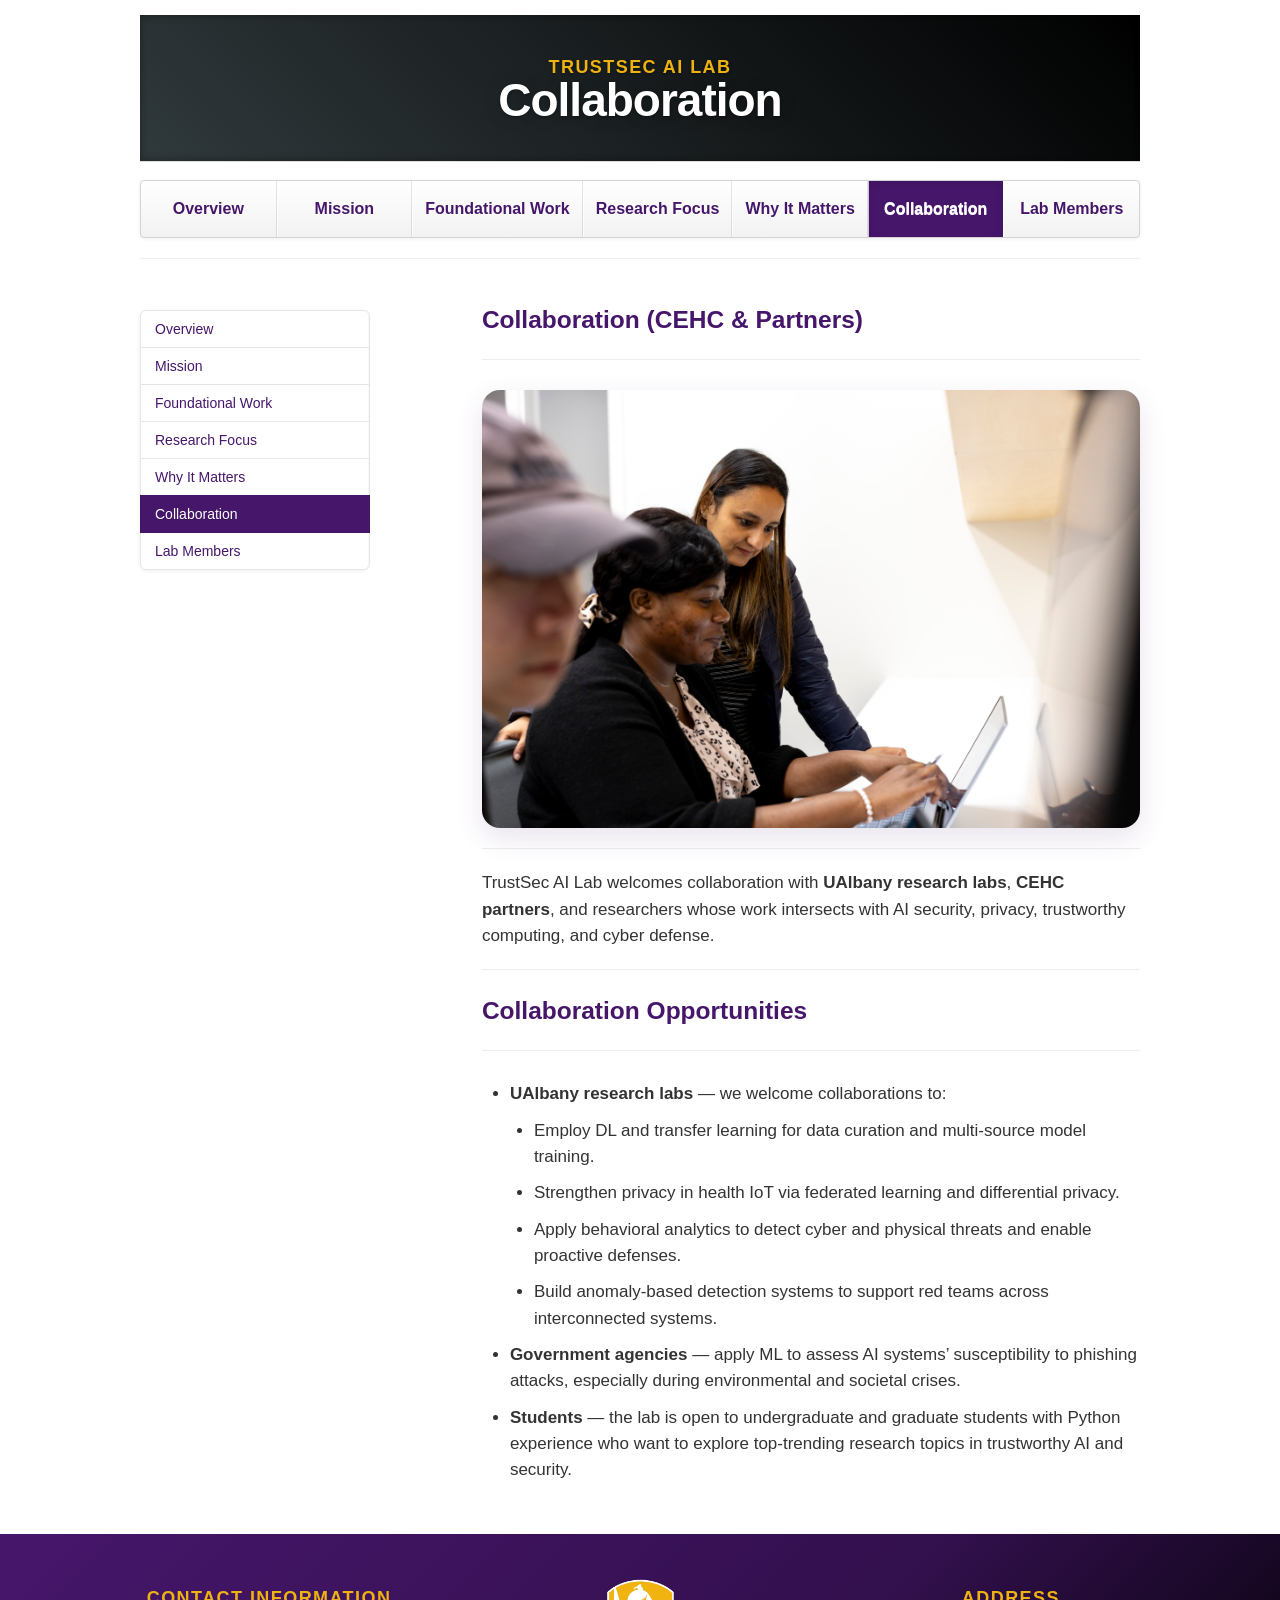
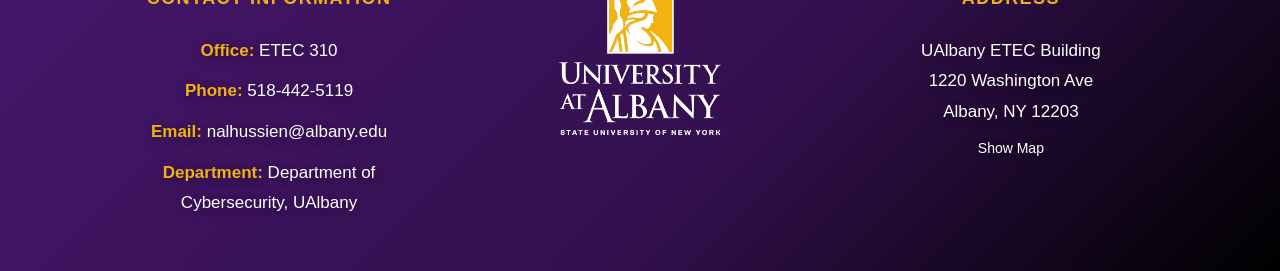
==== collaboration.html @ fa2006a7 "Initial TrustSec AI Lab site" ====
<!DOCTYPE html>
<html lang="en">
   <head>
      <meta charset="utf-8">
      <title>TrustSec AI Lab - Collaboration</title>
      <meta name="viewport" content="width=device-width, initial-scale=1.0">
      <meta name="description" content="Collaboration page for the TrustSec AI Lab.">
      <meta name="author" content="TrustSec AI Lab">
      <link rel="icon" type="image/png" href="images/favicon-mw.png">
      <link href="css/bootstrap.min.css" rel="stylesheet">
      <link href="css/bootstrap-responsive.min.css" rel="stylesheet">
      <link href="css/theme.css" rel="stylesheet">
   </head>
   <body>
      <div class="container">
         <header class="jumbotron subhead trustsec-hero trustsec-subpage">
            <p class="lead">TrustSec AI Lab</p>
            <h1>Collaboration</h1>
         </header>
         <div class="masthead">
            <div class="navbar">
               <div class="navbar-inner">
                  <div class="container">
                     <ul class="nav">
                        <li><a href="index.html">Overview</a></li>
                        <li><a href="mission.html">Mission</a></li>
                        <li><a href="foundational-work.html">Foundational Work</a></li>
                        <li><a href="research-focus.html">Research Focus</a></li>
                        <li><a href="why-it-matters.html">Why It Matters</a></li>
                        <li class="active"><a href="collaboration.html">Collaboration</a></li>
                        <li><a href="people.html">Lab Members</a></li>
                     </ul>
                  </div>
               </div>
            </div>
         </div>
         <hr>
         <div class="row-fluid">
            <div class="span3 bs-docs-sidebar">
               <ul class="nav nav-list bs-docs-sidenav">
                  <li><a href="index.html">Overview</a></li>
                  <li><a href="mission.html">Mission</a></li>
                  <li><a href="foundational-work.html">Foundational Work</a></li>
                  <li><a href="research-focus.html">Research Focus</a></li>
                  <li><a href="why-it-matters.html">Why It Matters</a></li>
                  <li class="active"><a href="collaboration.html">Collaboration</a></li>
                  <li><a href="people.html">Lab Members</a></li>
               </ul>
            </div>
            <div class="span8 offset1">
               <section>
                  <div class="page-header">
                     <h3>Collaboration (CEHC & Partners)</h3>
                  </div>
                  <img src="images/trustsec-lab-collaboration.jpg" class="trustsec-wide-image" alt="TrustSec AI Lab collaboration">
               </section>
               <hr>
               <section>
                  <p>TrustSec AI Lab welcomes collaboration with <strong>UAlbany research labs</strong>, <strong>CEHC partners</strong>, and researchers whose work intersects with AI security, privacy, trustworthy computing, and cyber defense.</p>
               </section>
               <hr>
               <section>
                  <div class="page-header">
                     <h3>Collaboration Opportunities</h3>
                  </div>
                  <ul class="trustsec-practice-list trustsec-collab-list">
                     <li><strong>UAlbany research labs</strong> — we welcome collaborations to:</li>
                  </ul>
                  <ul class="trustsec-collab-sublist">
                     <li>Employ DL and transfer learning for data curation and multi-source model training.</li>
                     <li>Strengthen privacy in health IoT via federated learning and differential privacy.</li>
                     <li>Apply behavioral analytics to detect cyber and physical threats and enable proactive defenses.</li>
                     <li>Build anomaly-based detection systems to support red teams across interconnected systems.</li>
                  </ul>
                  <ul class="trustsec-practice-list trustsec-collab-list">
                     <li><strong>Government agencies</strong> — apply ML to assess AI systems’ susceptibility to phishing attacks, especially during environmental and societal crises.</li>
                     <li><strong>Students</strong> — the lab is open to undergraduate and graduate students with Python experience who want to explore top-trending research topics in trustworthy AI and security.</li>
                  </ul>
               </section>
            </div>
         </div>
      </div>
      <footer id="footer">
         <div class="container-fluid">
            <div class="row-fluid">
               <div class="span5">
                  <h3>Contact Information</h3>
                  <p><b>Office: </b>ETEC 310</p>
                  <p><b>Phone: </b><a href="tel:5184425119">518-442-5119</a></p>
                  <p><b>Email: </b><a href="mailto:nalhussien@albany.edu">nalhussien@albany.edu</a></p>
                  <p><b>Department: </b>Department of Cybersecurity, UAlbany</p>
               </div>
               <div class="span2 centered footer-logo-wrap">
                  <img src="images/ualbany-footer-logo-goldwhite.png" class="footer-ualbany-logo" alt="University at Albany logo">
               </div>
               <div class="span5">
                  <h3>Address</h3>
                  <p>UAlbany ETEC Building<br>
                     1220 Washington Ave<br>
                     Albany, NY 12203
                  </p>
                  <a href="https://maps.google.com/?q=ETEC%20310%2C%20UAlbany%20ETEC%20Building%2C%201220%20Washington%20Ave%2C%20Albany%2C%20NY%2012203" target="_blank" rel="noopener noreferrer">Show Map</a>
               </div>
            </div>
         </div>
      </footer>
      <script src="js/jquery-1.9.1.min.js"></script>
      <script src="js/bootstrap.min.js"></script>
   </body>
</html>
---- css/theme.css ----
body {
	padding-top: 15px;
	padding-bottom: 0px;
}


/* Custom container */

.container {
	margin: 0 auto;
	max-width: 1000px;
}

.container>hr {
	margin: 20px 0
}


/* Customize the navbar links to be fill the entire space of the .navbar */

.navbar .navbar-inner {
	padding: 0
}

.navbar .nav {
	margin: 0;
	display: flex;
	flex-wrap: nowrap;
	width: 100%;
}

.navbar .nav li {
	display: block;
	flex: 1 1 0;
	float: none;
}

.navbar .nav li a {
	font-size: 16px;
	font-weight: bold;
	line-height: 1.25;
	padding: 18px 12px;
	text-align: center;
	white-space: nowrap;
	border-left: 1px solid rgba(255, 255, 255, .75);
	border-right: 1px solid rgba(0, 0, 0, .1);
}

.navbar .nav li:first-child a {
	border-left: 0;
	border-radius: 3px 0 0 3px;
}

.navbar .nav li:last-child a {
	border-right: 0;
	border-radius: 0 3px 3px 0;
}

body>.navbar {
	font-size: 13px
}


/* Change the docs' brand */

body>.navbar .brand {
	padding-right: 0;
	padding-left: 0;
	margin-left: 20px;
	float: right;
	font-weight: bold;
	color: #000;
	text-shadow: 0 1px 0 rgba(255, 255, 255, .1), 0 0 30px rgba(255, 255, 255, .125);
	-webkit-transition: all .2s linear;
	-moz-transition: all .2s linear;
	transition: all .2s linear;
}

body>.navbar .brand:hover {
	text-decoration: none;
	text-shadow: 0 1px 0 rgba(255, 255, 255, .1), 0 0 30px rgba(255, 255, 255, .4);
}


/* Sidenav for Docs
         -------------------------------------------------- */

@media screen and (max-width: 768px) {
	.bs-docs-sidenav {
		display: none !important;
	}
}

.bs-docs-sidenav {
	width: 228px;
	margin: 30px 0 0;
	padding: 0;
	background-color: #fff;
	-webkit-border-radius: 6px;
	-moz-border-radius: 6px;
	border-radius: 6px;
	-webkit-box-shadow: 0 1px 4px rgba(0, 0, 0, .065);
	-moz-box-shadow: 0 1px 4px rgba(0, 0, 0, .065);
	box-shadow: 0 1px 4px rgba(0, 0, 0, .065);
}

.bs-docs-sidenav>li>a {
	display: block;
	width: 200px;
	margin: 0 0 -1px;
	padding: 8px 14px;
	border: 1px solid #e5e5e5;
}

.bs-docs-sidenav>li>a.subhead {
	display: block;
	width: 168px;
	margin: 0 0 -1px;
	padding: 8px 30px;
	border: 1px solid #e5e5e5;
	font-size: 12px;
}

.bs-docs-sidenav>li:first-child>a {
	-webkit-border-radius: 6px 6px 0 0;
	-moz-border-radius: 6px 6px 0 0;
	border-radius: 6px 6px 0 0;
}

.bs-docs-sidenav>li:last-child>a {
	-webkit-border-radius: 0 0 6px 6px;
	-moz-border-radius: 0 0 6px 6px;
	border-radius: 0 0 6px 6px;
}

.bs-docs-sidenav>.active>a {
	position: relative;
	z-index: 2;
	padding: 9px 15px;
	border: 0;
	text-shadow: 0 1px 0 rgba(0, 0, 0, .15);
	-webkit-box-shadow: inset 1px 0 0 rgba(0, 0, 0, .1), inset -1px 0 0 rgba(0, 0, 0, .1);
	-moz-box-shadow: inset 1px 0 0 rgba(0, 0, 0, .1), inset -1px 0 0 rgba(0, 0, 0, .1);
	box-shadow: inset 1px 0 0 rgba(0, 0, 0, .1), inset -1px 0 0 rgba(0, 0, 0, .1);
}

.bs-docs-sidenav>li>a:hover {
	background-color: #f5f5f5
}

.bs-docs-sidenav a:hover .icon-chevron-right {
	opacity: .5
}

.bs-docs-sidenav.affix {
	top: 10px
}

.bs-docs-sidenav.affix-bottom {
	position: absolute;
	top: auto;
	bottom: 270px;
}


/* Responsive
         -------------------------------------------------- */

.affix {
	top: 0px
}

#media {
	margin-top: 70px
}

#media .header {
	margin-left: 0;
	margin-bottom: 56px;
	margin-top: 30px;
}

#media .post_row {
	margin-left: 0;
	margin-bottom: 40px;
}

#media .lastpost_row {
	margin-bottom: 0
}

#media .post_row .post {
	background: #fff;
	/*margin-left: 0;;
    margin-right: 20px;*/
	border-radius: 4px;
	box-shadow: 1px 1px 2px 0px #E0E0E0;
	width: 487px;
	height: 616px;
}

#media .post_row .last {
	margin-right: 0
}

#media .post_row .post .img {
	position: relative;
	text-align: center;
}

#media .post_row .post .img .date {
	background: #E8554E;
	position: absolute;
	padding: 2px 5px;
	top: 0;
	left: 11px;
}

#media .post_row .post .img .date p {
	color: #fff;
	font-size: 14px;
	font-weight: bold;
	font-style: italic;
	margin: 0;
}

#media .post_row .post .img img {
	height: 275px;
	width: 410px;
}

#media .post_row .post .text {
	margin: 18px auto 0;
	width: 83%;
}

#media .post_row .post .text h5 {
	margin: 0 0 8px 0;
	font-size: 20px;
	line-height: 23px;
}

#media .post_row .post .text h5 a {
	color: #333
}

#media .post_row .post .text span.date {
	color: #9F9F9F;
	display: block;
	margin-bottom: 12px;
	font-style: italic;
	font-size: 13px;
}

#media .post_row .post .text p {
	margin: 0;
	line-height: 21px;
	font-size: 14px;
}

.trustsec-hero {
	background: linear-gradient(135deg, #46166b 0%, #33104e 58%, #000000 100%);
	color: #f6fbff;
	margin-bottom: 18px;
	padding: 36px 38px 28px;
	text-align: center;
}

.trustsec-hero h1 {
	font-size: 46px;
	line-height: 1.1;
	letter-spacing: -1px;
	margin: 0;
}

.trustsec-hero .lead {
	color: #eeb211;
	font-size: 18px;
	font-weight: bold;
	letter-spacing: .08em;
	text-transform: uppercase;
}

.trustsec-hero .hero-copy {
	color: #ffffff;
	font-size: 22px;
	line-height: 1.5;
	margin: 0;
	max-width: 760px;
}

.trustsec-subpage {
	padding-bottom: 18px;
}

.lead-copy {
	font-size: 20px;
	line-height: 1.7;
}

.trustsec-callout,
.trustsec-card,
.trustsec-link-card,
.trustsec-page-card {
	background: #ffffff;
	border: 1px solid #d7d7d7;
	border-radius: 14px;
	box-shadow: 0 8px 24px rgba(70, 22, 107, .08);
}

.trustsec-callout {
	padding: 24px;
}

.trustsec-snapshot-wide {
	padding: 28px 32px;
}

.trustsec-snapshot-wide ul {
	margin: 0;
}

.trustsec-snapshot-list {
	list-style: disc;
	padding-left: 28px;
}

.trustsec-snapshot-wide li {
	font-size: 21px;
	font-weight: 600;
	line-height: 1.55;
	margin-bottom: 14px;
}

.trustsec-card {
	min-height: 150px;
	padding: 22px;
}

.trustsec-link-card {
	margin-bottom: 18px;
	padding: 22px 24px;
}

.trustsec-link-card h3,
.trustsec-callout h3 {
	margin-top: 0;
}

.trustsec-card,
.trustsec-link-card {
	border-top: 4px solid #46166b;
}

.trustsec-link-card {
	transition: transform .18s ease, box-shadow .18s ease;
}

.trustsec-link-card:hover {
	box-shadow: 0 14px 30px rgba(70, 22, 107, .14);
	transform: translateY(-4px);
}

.trustsec-grid {
	margin-top: 16px;
}

.section-band {
	margin-top: 26px;
}

.section-band h2 {
	color: #46166b;
}

.trustsec-page-card {
	padding: 24px 26px 14px;
}

.trustsec-practice-list {
	margin: 0;
	padding-left: 28px;
}

.trustsec-practice-list li {
	font-size: 17px;
	line-height: 1.55;
	margin-bottom: 10px;
}

.trustsec-collab-list {
	margin-bottom: 0;
}

.trustsec-collab-sublist {
	margin: 0 0 10px 0;
	padding-left: 52px;
}

.trustsec-collab-sublist li {
	font-size: 17px;
	line-height: 1.55;
	margin-bottom: 10px;
}

.span8.offset1 > section > p {
	font-size: 17px;
	line-height: 1.55;
}

.trustsec-dropdown {
	background: #ffffff;
	border: 1px solid #d7d7d7;
	border-radius: 14px;
	box-shadow: 0 8px 24px rgba(70, 22, 107, .08);
	padding: 0;
}

.trustsec-dropdown summary {
	color: #46166b;
	cursor: pointer;
	font-family: "Helvetica Neue", Helvetica, Arial, sans-serif;
	font-size: 30px;
	font-weight: 700;
	list-style: none;
	padding: 22px 24px;
}

.trustsec-dropdown summary::-webkit-details-marker {
	display: none;
}

.trustsec-dropdown summary:after {
	content: "+";
	float: right;
	font-size: 28px;
	line-height: 1;
}

.trustsec-dropdown[open] summary:after {
	content: "−";
}

.trustsec-dropdown-body {
	padding: 0 24px 22px;
}

.trustsec-dropdown-body p {
	font-size: 17px;
	line-height: 1.55;
	margin: 0;
}

.trustsec-pi-card {
	background: #f4f4f4;
	border: 0;
	border-radius: 0;
	box-shadow: none;
	padding: 44px 50px;
	overflow: hidden;
}

.trustsec-pi-name {
	color: #46166b;
	font-family: "Helvetica Neue", Helvetica, Arial, sans-serif;
	font-size: 66px;
	font-weight: 700;
	line-height: .96;
	letter-spacing: -2px;
	margin: 0 0 22px;
	max-width: 100%;
	word-break: normal;
}

.trustsec-pi-role {
	color: #4a4a4a;
	font-family: "Helvetica Neue", Helvetica, Arial, sans-serif;
	font-size: 22px;
	font-weight: 500;
	line-height: 1.2;
	margin-bottom: 10px;
}

.trustsec-pi-meta {
	color: #4a4a4a;
	font-family: "Helvetica Neue", Helvetica, Arial, sans-serif;
	font-size: 17px;
	font-weight: 400;
	line-height: 1.45;
	margin-bottom: 6px;
	max-width: 100%;
}

.trustsec-pi-card .row-fluid .span7,
.trustsec-pi-card .row-fluid .span5 {
	min-height: 1px;
}

.trustsec-pi-card .row-fluid .span7 {
	padding-right: 24px;
}

.trustsec-pi-card .row-fluid .span5 {
	display: flex;
	align-items: center;
	justify-content: flex-start;
	padding-left: 0;
}

.trustsec-pi-photo-frame {
	width: 360px;
	height: 390px;
	max-width: 100%;
	overflow: hidden;
}

.trustsec-pi-photo {
	display: block;
	width: 100%;
	height: 100%;
	object-fit: cover;
	object-position: center 14%;
}

.trustsec-pi-link {
	font-family: "Helvetica Neue", Helvetica, Arial, sans-serif;
	font-size: 17px;
	font-weight: 400;
	line-height: 1.4;
	margin-top: 16px;
}

.trustsec-pi-link a {
	border-bottom: 4px solid #eeb211;
	color: #4a4a4a;
	display: inline-block;
	padding-bottom: 1px;
	text-decoration: none;
}

.trustsec-pi-link a:hover {
	color: #46166b;
	text-decoration: none;
}

.trustsec-member-card {
	background: #f4f4f4;
	border: 0;
	border-radius: 0;
	box-shadow: none;
	padding: 36px 42px;
	overflow: hidden;
}

.trustsec-member-card .row-fluid .span7,
.trustsec-member-card .row-fluid .span5 {
	min-height: 1px;
}

.trustsec-member-card .row-fluid .span7 {
	padding-right: 20px;
}

.trustsec-member-card .row-fluid .span5 {
	display: flex;
	align-items: center;
	justify-content: flex-start;
}

.trustsec-member-name {
	color: #46166b;
	font-family: "Helvetica Neue", Helvetica, Arial, sans-serif;
	font-size: 44px;
	font-weight: 700;
	line-height: 1;
	letter-spacing: -1px;
	margin: 0 0 18px;
}

.trustsec-member-role {
	color: #4a4a4a;
	font-family: "Helvetica Neue", Helvetica, Arial, sans-serif;
	font-size: 22px;
	font-weight: 500;
	line-height: 1.2;
	margin-bottom: 8px;
}

.trustsec-member-meta {
	color: #4a4a4a;
	font-family: "Helvetica Neue", Helvetica, Arial, sans-serif;
	font-size: 18px;
	font-weight: 400;
	line-height: 1.4;
	margin-bottom: 0;
}

.trustsec-member-link {
	font-family: "Helvetica Neue", Helvetica, Arial, sans-serif;
	font-size: 17px;
	font-weight: 400;
	line-height: 1.4;
	margin-top: 12px;
}

.trustsec-member-link p {
	margin: 0 0 10px;
}

.trustsec-member-link a {
	border-bottom: 4px solid #eeb211;
	color: #4a4a4a;
	display: inline-block;
	padding-bottom: 1px;
	text-decoration: none;
}

.trustsec-member-link a:hover {
	color: #46166b;
	text-decoration: none;
}

.trustsec-member-photo-frame {
	width: 280px;
	height: 280px;
	max-width: 100%;
	overflow: hidden;
}

.trustsec-member-photo {
	display: block;
	width: 100%;
	height: 100%;
	object-fit: cover;
	object-position: center top;
}

.trustsec-inline-image {
	border-radius: 14px;
	margin: 0 0 14px 20px;
	max-width: 260px;
}

.trustsec-wide-image {
	border-radius: 18px;
	box-shadow: 0 10px 28px rgba(70, 22, 107, .12);
	width: 100%;
}

.carousel-image {
	height: 420px;
	object-fit: cover;
	width: 100%;
}

.portrait-slide {
	object-position: center 25%;
}

.footer-portrait {
	border: 4px solid rgba(255, 255, 255, .5);
	border-radius: 100%;
	height: 120px;
	object-fit: cover;
	width: 120px;
}

.footer-simple {
	margin: 0;
	padding: 10px 0 4px;
	text-align: center;
}

#footer {
	background: linear-gradient(135deg, #46166b 0%, #33104e 58%, #000000 100%);
	border-top: 0;
	border-radius: 0;
	color: #f6fbff;
	margin-top: 40px;
	padding: 34px 0 30px;
	text-align: center;
}

#footer h3,
#footer p,
#footer a {
	color: #f6fbff;
	font-family: inherit;
	opacity: 1;
	text-shadow: 0 2px 10px rgba(0, 0, 0, .35);
}

#footer h3 {
	font-family: "Helvetica Neue", Helvetica, Arial, sans-serif !important;
	display: inline-block;
	font-size: 18px;
	font-style: normal !important;
	font-weight: 700 !important;
	letter-spacing: .08em;
	margin-bottom: 18px;
	text-transform: uppercase;
	color: #eeb211 !important;
	text-shadow: none;
}

#footer p {
	font-size: 17px;
	font-weight: 500;
	line-height: 1.8;
	margin-left: auto;
	margin-right: auto;
	max-width: 280px;
}

#footer a {
	text-decoration: none;
}

#footer .row-fluid > div {
	margin-bottom: 12px;
}

#footer b {
	color: #eeb211;
}

#footer a:hover {
	color: #eeb211 !important;
}

#footer .span2 p {
	color: #ffffff;
	font-size: 22px;
	font-weight: bold;
	letter-spacing: -.02em;
	line-height: 1.3;
	max-width: none;
	text-shadow: 0 4px 14px rgba(0, 0, 0, .45);
}

#footer .span2 h3 {
	font-family: "Helvetica Neue", Helvetica, Arial, sans-serif !important;
	font-size: 22px;
	margin-bottom: 10px;
}

.footer-logo-wrap {
	padding-top: 10px;
}

.footer-ualbany-logo {
	display: block;
	margin: 0 auto;
	max-width: 170px;
	width: 100%;
	height: auto;
}

#footer .span5 p,
#footer .span5 a {
	color: #ffffff;
}

#footer .span5 b {
	color: #eeb211;
	font-weight: 700;
}

.bs-docs-sidenav>li.active>a {
	background: #46166b;
	color: #fff;
}

.bs-docs-sidenav>li.active>a:hover {
	background: #46166b;
}

.navbar .nav li a {
	color: #46166b;
}

.navbar .nav li.active a,
.navbar .nav li a:hover {
	background: #46166b;
	color: #ffffff;
}

.feature-heading,
.page-header h3,
.trustsec-link-card h3 a,
.trustsec-callout h3,
.trustsec-card h4,
h2,
h3,
h4 {
	color: #46166b;
}

.trustsec-link-card h3 a {
	transition: color .2s ease, opacity .2s ease;
}

.trustsec-link-card h3 a:hover {
	color: #eeb211;
	opacity: .9;
	text-decoration: none;
}

a {
	color: #46166b;
}

a:hover {
	color: #eeb211;
	text-decoration: none;
}

.trustsec-callout {
	border-top: 4px solid #eeb211;
}

.centered {
	text-align: center;
}

@media (max-width: 767px) {
	.navbar .nav {
		flex-wrap: wrap;
	}

	.navbar .nav li {
		flex: 1 1 50%;
	}

	.navbar .nav li a {
		font-size: 15px;
		padding: 14px 10px;
		white-space: normal;
	}

	.trustsec-hero {
		padding: 26px 22px 18px;
	}

	.trustsec-hero h1 {
		font-size: 34px;
	}

	.trustsec-hero .hero-copy {
		font-size: 18px;
	}

	.carousel-image {
		height: 280px;
	}

	.trustsec-inline-image {
		display: block;
		float: none;
		margin: 0 0 18px;
		max-width: 100%;
	}

	.trustsec-pi-card {
		padding: 24px;
	}

	.trustsec-pi-name {
		font-size: 50px;
		line-height: .98;
		margin-bottom: 18px;
	}

	.trustsec-pi-role {
		font-size: 22px;
	}

	.trustsec-pi-meta {
		font-size: 18px;
	}

	.trustsec-pi-photo {
		width: 100%;
		height: 100%;
	}

	.trustsec-pi-photo-frame {
		width: 100%;
		height: 360px;
		margin-top: 18px;
	}

	.trustsec-pi-card .row-fluid .span7 {
		padding-right: 0;
	}

	.trustsec-member-card {
		padding: 24px;
	}

	.trustsec-member-card .row-fluid .span7 {
		padding-right: 0;
	}

	.trustsec-member-name {
		font-size: 34px;
		margin-bottom: 14px;
	}

	.trustsec-member-role {
		font-size: 20px;
	}

	.trustsec-member-meta {
		font-size: 17px;
	}

	.trustsec-member-photo-frame {
		width: 220px;
		height: 220px;
		margin-top: 18px;
	}
}

#media .post_row .post .author_box {
	margin: 12px auto 20px;
	border-top: 1px solid #EDEDED;
	overflow: hidden;
	text-align: left;
	width: 85%;
	padding-top: 12px;
}

#media .post_row .post .author_box h6 {
	margin: 0 0 3px 0;
	font-size: 13px;
	line-height: 15px;
	font-style: italic;
	font-weight: normal;
	color: #B2B2B2;
}

#media .post_row .post .author_box p {
	color: #B2B2B2;
	font-style: italic;
	font-size: 13px;
	line-height: 14px;
	margin: 0;
}

#media .post_row .post .author_box img {
	float: right
}

#media .post_row .post a.plus_wrapper {
	width: 99%;
	text-align: center;
	background: #fff;
	display: none;
	border-radius: 0px 0px 4px 4px;
	padding: 6px 0px 2px;
	margin: 0 auto 1px;
}

#media .post_row .post a.plus_wrapper span {
	color: #1189D9;
	font-size: 30px;
	font-weight: bold;
}

#media .post_row .post:hover a.plus_wrapper {
	display: block
}

#media .post_row .post:hover {
	box-shadow: 0px 1px 5px 1px rgb(216, 216, 216)
}

#media .post_row .post:hover .text h5 a {
	color: #1189D9
}

.map .box_wrapp {
	position: absolute;
	margin: 15px auto;
	box-shadow: 0 0 7px 0 rgba(26, 26, 26, 0.4);
	padding: 30px 0 30px;
	background: white;
	border-radius: 4px;
	margin-top: 25px;
}

.map .box_wrapp .box_cont {
	margin: 30px auto;
	width: 76%;
}

.section-header {
	text-align: center;
	margin-bottom: 35px;
}

.section-header h1,
.title-text {
	font-weight: bold;
	font-size: 30px;
	margin: 12.5px 0;
	font-weight: 100;
	margin-bottom: 25px;
	line-height: 55px;
}

.feature-item:hover {
	box-shadow: 0px 1px 5px 1px rgb(216, 216, 216)
}

.feature-item img {
	margin-left: 15px;
	margin-right: 15px;
	max-width: 90%;
	height: 200px;
}

.feature-item h5 {
	margin-left: 15px;
	margin-right: 15px;
	margin-top: 20px;
	margin-bottom: 20px;
}

.feature-item p {
	margin-left: 15px;
	margin-right: 15px;
}

.feature-heading {
	margin-top: 20px;
	margin-bottom: 20px;
	margin-left: 15px;
	margin-right: 15px;
}

.feature-heading a:hover {
	text-decoration: none;
}

.feature-button {
	font-size: 16px;
	background-image: none;
	box-shadow: none;
	margin-bottom: 10px;
}

.centered {
	text-align: center;
}

.subhead {
	text-align: left;
	border-bottom: 1px solid #ddd;
}

.jumbotron {
	position: relative;
	padding: 45px 0px 35px 0px;
	color: #fff;
	text-align: center;
	text-shadow: 0 1px 3px rgba(0, 0, 0, .4), 0 0 30px rgba(0, 0, 0, .075);
	background: #30393C;
	background: -moz-linear-gradient(45deg, #30393C 0%, #000000 100%);
	background: -webkit-gradient(linear, left bottom, right top, color-stop(0%, #30393C), color-stop(100%, #30393C));
	background: -webkit-linear-gradient(45deg, #30393C 0%, #000000 100%);
	background: -o-linear-gradient(45deg, #30393C 0%, #000000 100%);
	background: -ms-linear-gradient(45deg, #30393C 0%, #000000 100%);
	background: linear-gradient(45deg, #30393C 0%, #000000 100%) repeat;
	-webkit-box-shadow: inset 0 3px 7px rgba(0, 0, 0, .2), inset 0 -3px 7px rgba(0, 0, 0, .2);
	-moz-box-shadow: inset 0 3px 7px rgba(0, 0, 0, .2), inset 0 -3px 7px rgba(0, 0, 0, .2);
	box-shadow: inset 0 3px 7px rgba(0, 0, 0, .2), inset 0 -3px 7px rgba(0, 0, 0, .2);
}

.jumbotron:after {
	content: '';
	display: block;
	position: absolute;
	top: 0;
	right: 0;
	bottom: 0;
	left: 0;
	opacity: .4;
}

.lead {
	margin-bottom: 0px;
	font-size: 21px;
	font-weight: 200;
	line-height: 15px;
}

img.float-left {
	float: left;
	margin-top: 9px;
	margin-left: 0px;
	margin-right: 30px;
	margin-bottom: 12px;
}

img.float-right {
	float: right;
	margin-top: 9px;
	margin-right: 0px;
	margin-bottom: 12px;
	margin-left: 30px;
}

img.publications-thumb {
	width: 142px;
	height: 188px;
}

.caption {
	margin: 10px;
}

.responsive-video {
	position: relative;
	padding-bottom: 56.25%;
	padding-top: 60px;
	overflow: hidden;
}

.responsive-video iframe,
.responsive-video object,
.responsive-video embed {
	position: absolute;
	top: 0;
	left: 0;
	width: 93.5%;
	height: 93.5%;
}

.video-caption {
	margin: 10px;
}

.accordion {
	margin-bottom: 20px;
	margin-right: 40px;
}

.thumbnail>img.sponsor {
	width: 212px;
	height: 150px;
}

img.carousel-image {
	width: 100%;
}

li.publication {
	margin-bottom: 20px;
}

.page-header h3 a:hover {
	text-decoration: none;
}

iframe.map-frame {
	border: none;
	overflow: hidden;
	margin-top: 10px;
	margin-bottom: 10px;
	margin-left: 0px;
	margin-right: 0px;
	height: 550px;
	width: 100%;
}

ul.sponsors {
	margin-top: 40px;
	margin-bottom: 40px;
}
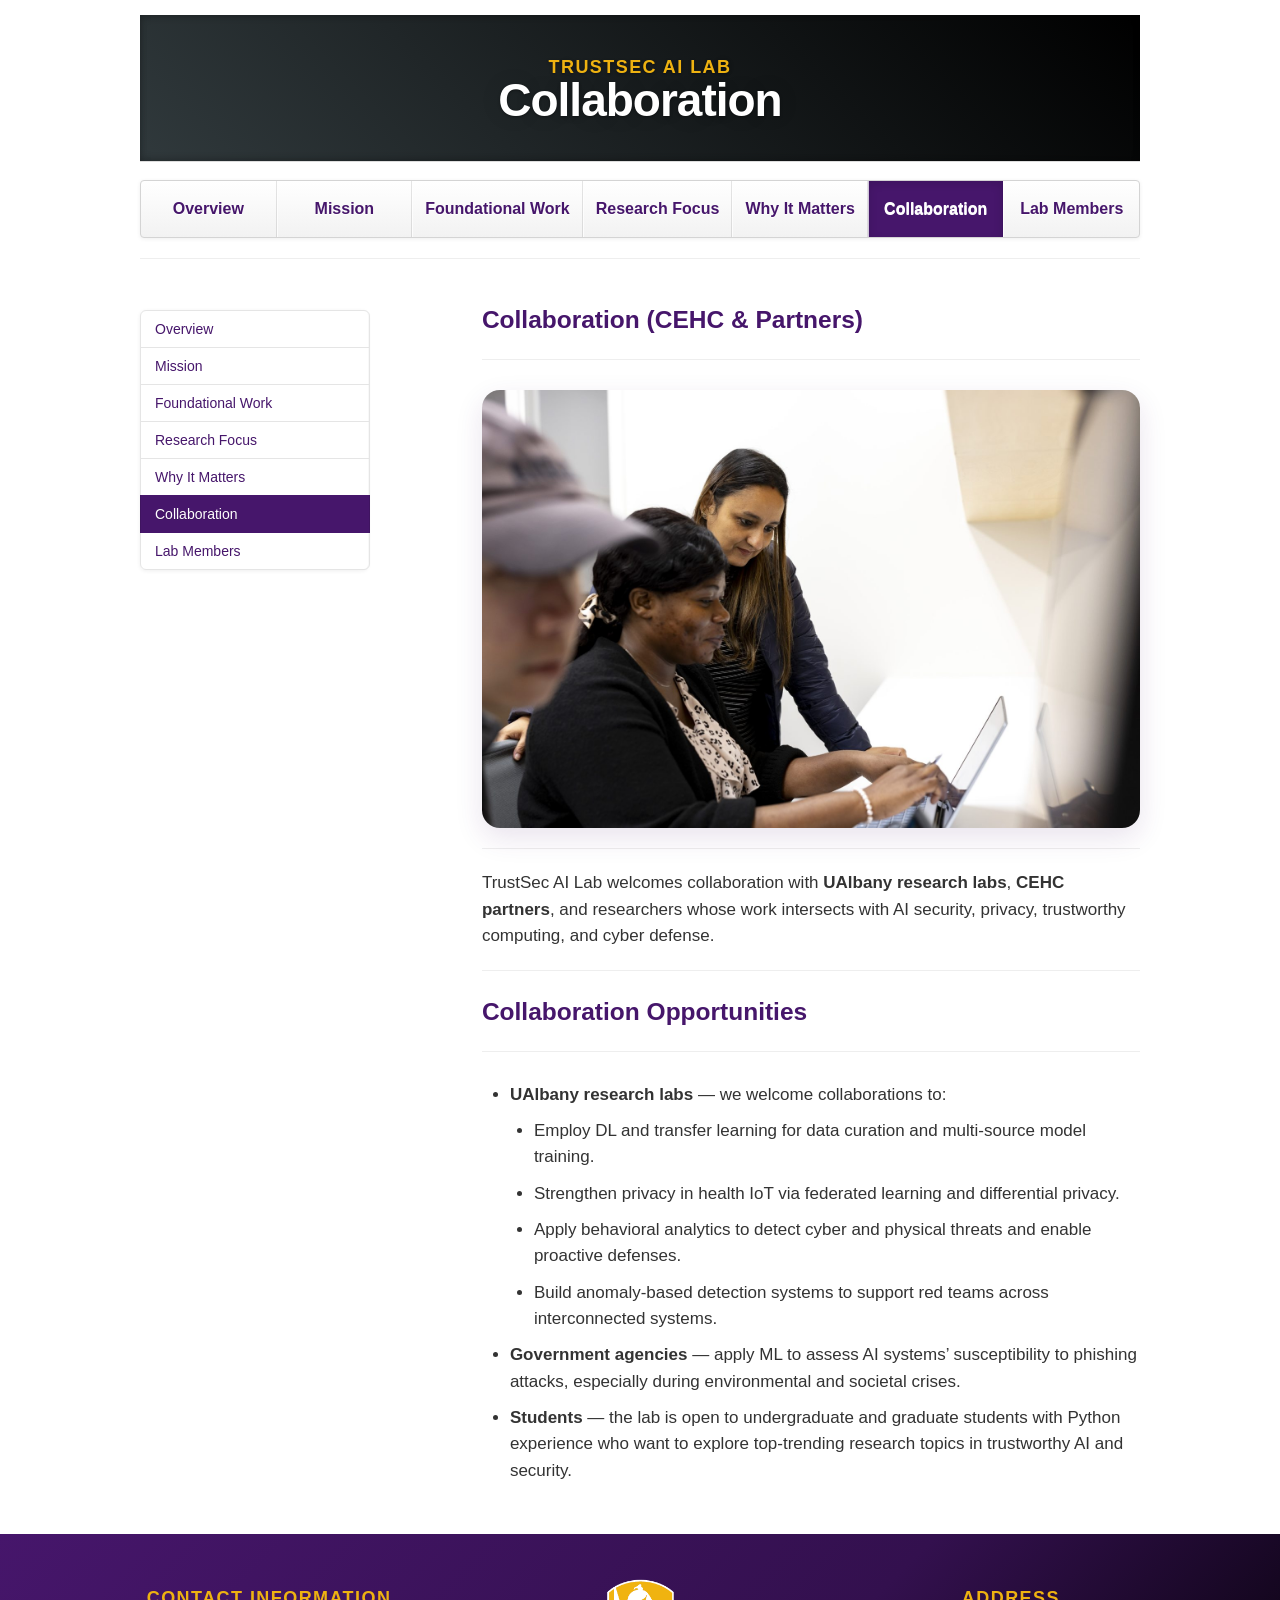
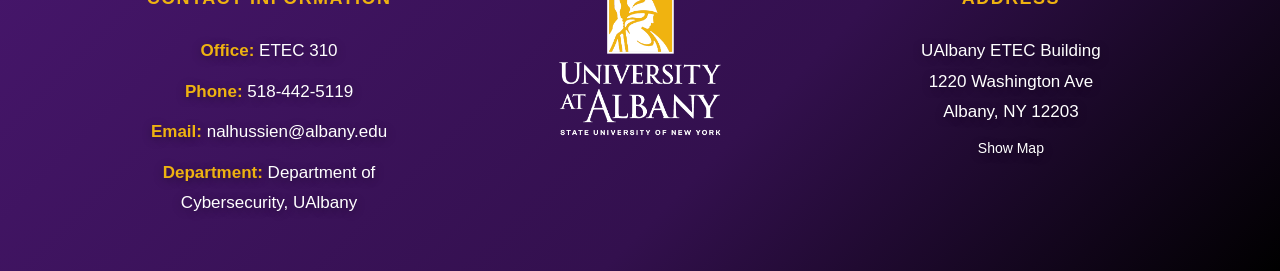
==== commit 26405039: "Replace favicon with lab mark" ====
--- a/collaboration.html
+++ b/collaboration.html
@@ -6,7 +6,7 @@
       <meta name="viewport" content="width=device-width, initial-scale=1.0">
       <meta name="description" content="Collaboration page for the TrustSec AI Lab.">
       <meta name="author" content="TrustSec AI Lab">
-      <link rel="icon" type="image/png" href="images/favicon-mw.png">
+      <link rel="icon" type="image/png" href="images/favicon.png">
       <link href="css/bootstrap.min.css" rel="stylesheet">
       <link href="css/bootstrap-responsive.min.css" rel="stylesheet">
       <link href="css/theme.css" rel="stylesheet">
